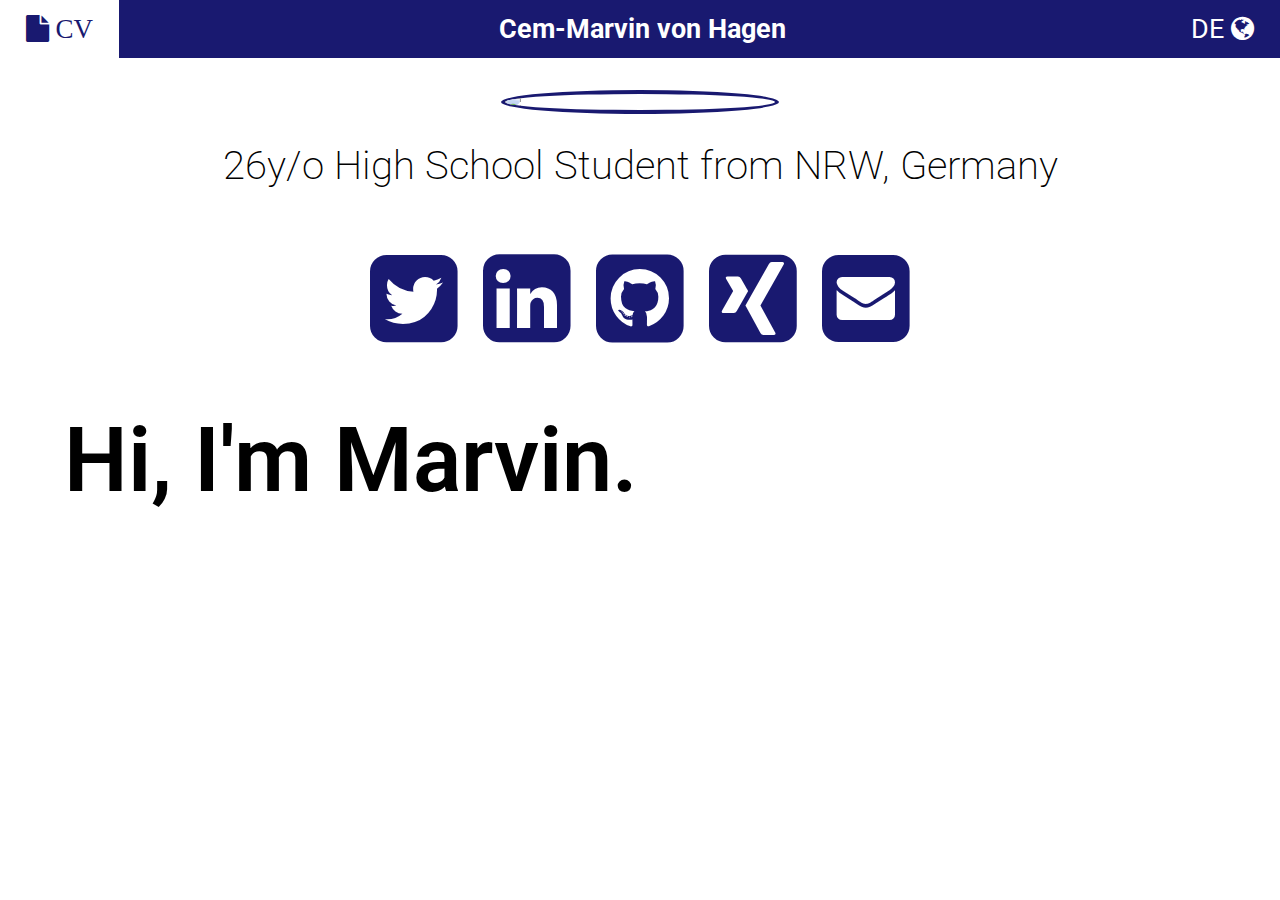
==== en/index.html @ a0057ab7 "init" ====
<!DOCTYPE html>
<html lang="en">
<head>
	<meta charset="utf-8"/>

	<meta name="apple-itunes-app" content="app-id=1196212823">


	<link rel="stylesheet" type="text/css" href="../css/m.css" >
	<link href="https://fonts.googleapis.com/css?family=Roboto" rel="stylesheet">
	<link href="https://maxcdn.bootstrapcdn.com/font-awesome/4.7.0/css/font-awesome.min.css" rel="stylesheet" integrity="sha384-wvfXpqpZZVQGK6TAh5PVlGOfQNHSoD2xbE+QkPxCAFlNEevoEH3Sl0sibVcOQVnN" crossorigin="anonymous">

	<title>
		Cem-Marvin von Hagen
	</title>



	<meta name="viewport" content="initial-scale=1, viewport-fit=cover">

	<meta name="apple-mobile-web-app-title" content="M. von Hagen 👨🏻‍💻">
	<meta name="application-name" content="M. von Hagen 👨🏻‍💻">
	<meta name="theme-color" content="#191970">

	<meta name="msapplication-config" content="/img/favicons/browserconfig.xml">

	<script src="http://code.jquery.com/jquery-latest.min.js"></script>
	<script src="https://code.jquery.com/ui/1.12.1/jquery-ui.js"></script>
	<script src="../js/m.js"></script>
</head>

<body>
	<div class="nav">
		<a href="../files/Resume.pdf"><i class="fa fa-file" aria-hidden="true"> CV</i></a>
		<a href="#"><b>Cem-Marvin von Hagen</b></a>
		<a href="../">DE <i class="fa fa-globe" aria-hidden="true"></i></a>


	</div>

	<div id="content">

		<div class='about'>
			<a href="../files/vCard" class="headerPic"><img class="img-circle" src="../img/headerPic.jpeg"></a>

			<div id="name"><span id="spell"></span><span id="flickering"></span></div>
			&nbsp;


			<p>
				<span id="age"></span>y/o High School Student from NRW, Germany
			</p>
			&nbsp;

			<script>
			var birth = new Date('1999-10-14');
			var today = new Date();
			var difference = today - birth;
			var age = new Date(difference).getFullYear() - 1970
			var span = document.getElementById('age');
			span.innerHTML = age;
			</script>
			&nbsp;

			<div class="social-icons">
				<a href="https://twitter.com/M_vonHagen" target="_blank"><i class="fa fa-twitter-square" aria-hidden="true"></i></a>
				<a href="https://linkedin.com/in/M-vonHagen" target="_blank"><i class="fa fa-linkedin-square" aria-hidden="true"></i></a>
				<a href="https://github.com/MvonHagen" target="_blank"><i class="fa fa-github-square" aria-hidden="true"></i></a>
				<a href="https://xing.com/in/M-vonHagen" target="_blank"><i class="fa fa-xing-square" aria-hidden="true"></i></a>
				<a href="mailto:M@vHagen.me"><i class="fa fa-envelope-square" aria-hidden="true"></i></a>
			</div>

		</div>

		<div id="always-hidden">Hi, I'm Marvin.</div>
	</div>

	<div class="footer">
	</div>
</body>
</html>
---- css/m.css ----
/** Ultra Light */
@font-face {
  font-family: "San Francisco";
  font-weight: 100;
  src: url("https://applesocial.s3.amazonaws.com/assets/styles/fonts/sanfrancisco/sanfranciscodisplay-ultralight-webfont.woff2");
}

/** Thin */
@font-face {
  font-family: "San Francisco";
  font-weight: 200;
  src: url("https://applesocial.s3.amazonaws.com/assets/styles/fonts/sanfrancisco/sanfranciscodisplay-thin-webfont.woff2");
}

/** Regular */
@font-face {
  font-family: "San Francisco";
  font-weight: 400;
  src: url("https://applesocial.s3.amazonaws.com/assets/styles/fonts/sanfrancisco/sanfranciscodisplay-regular-webfont.woff2");
}

/** Medium */
@font-face {
  font-family: "San Francisco";
  font-weight: normal;
  src: url("https://applesocial.s3.amazonaws.com/assets/styles/fonts/sanfrancisco/sanfranciscodisplay-medium-webfont.woff2");
}

/** Semi Bold */
@font-face {
  font-family: "San Francisco";
  font-weight: 500;
  src: url("https://applesocial.s3.amazonaws.com/assets/styles/fonts/sanfrancisco/sanfranciscodisplay-semibold-webfont.woff2");
}

/** Bold */
@font-face {
  font-family: "San Francisco";
  font-weight: bold;
  src: url("https://applesocial.s3.amazonaws.com/assets/styles/fonts/sanfrancisco/sanfranciscodisplay-bold-webfont.woff2");
}

/** heavy */
@font-face {
  font-family: "San Francisco";
  font-weight: 600;
  src: url("https://applesocial.s3.amazonaws.com/assets/styles/fonts/sanfrancisco/sanfranciscodisplay-heavy-webfont.woff2");
}

:root {
  --main-color: rgba(25, 25, 112, 1);
}

html {
  font-family: -apple-system, BlinkMacSystemFont, "San Francisco", 'Avenir Black', 'Avenir', 'Roboto', sans-serif;
  color: black;
  background: white;
}

body {
  margin: 0;
}

#content {
  margin: 0 auto;
  padding: 10vh 5% 0 5%;
}

.hidden	{
  visibility: hidden;
}


.img-circle {
  max-width: 30vh;
  max-height: 30vh;
  display: block;
  margin: 0 auto;
  text-align: center;
  margin-bottom: 0px;
  border: 0.5vh solid var(--main-color);
  border-radius: 50%;
}

.img-circle:hover {
  background-size: cover;
  background-repeat: no-repeat;
  background-position: center center;
  -webkit-border-radius: 50%;
  -moz-border-radius: 50%;
  border-radius: 50%;
  border: 0.5vh solid var(--main-color);
  box-shadow: 0 0 0.5em 0.1em rgba(0, 0, 0, 0.5);
}

#name {
  font-weight: 600;
  font-size: 7vw;
  text-align: left;
  margin-top: 0px;
  margin-bottom: 0px;
}

.about p {
  font-weight: 200;
  font-size: 2.5em;
  text-align: center;
  margin-top: 1vh;
  padding-left: max(3vw, env(safe-area-inset-left));
  padding-right: max(3vw, env(safe-area-inset-right));
}

#always-hidden {
  /*visibility: hidden;*/
  display: inline-block;
  font-weight: 600;
  font-size: 7vw;
  text-align: left;
  margin-top: 0px;
  margin-bottom: 0px;
}

p {
  font-weight: 300;
  font-size: 1.5em;
  text-align: justify;
}

.linelink {
  position: relative;
  text-decoration: none;
  color: black;
  z-index: 0;
  white-space: normal;
}

.linelink::before {
  content: "";
  position: absolute;
  width: 100%;
  height: 0.075em;
  bottom: 0.125em;
  left: 0;
  background: var(--main-color);
  visibility: hidden;
  border-radius: 2px;
  transform: scaleX(0);
  transition: .25s linear;
  white-space: nowrap;
}

.linelink:hover::before,
.linelink:focus::before {
  visibility: visible;
  transform: scaleX(1);
  color: var(--main-color);
}

.linelink:hover {
  color: var(--main-color);
}

.multilinelink {
  text-decoration: none;
  color: black;
}

.multilinelink:hover {
  text-decoration: underline;
  color: var(--main-color);
}

.arrow {
  color: var(--main-color);
}

.social-icons {
  color: black;
  font-size: 8vw;
  text-align: center;
  line-height: 1%;
  margin-top: 0px;
  padding-top: 0px;
  margin-bottom: 5%;
}

.social-icons a, .social-icons i {
  color: var(--main-color);
}

.social-icons a:hover, .social-icons i:hover {
  transform: scale(1.2, 1.2);
  z-index: 0;
}

.projPic:hover {
  border: 0.5vh solid var(--main-color);
}

.ITMe, .projects{
  margin: 0 auto;
  width: 80%;
  height: auto;
  /*background: rgba(0, 0, 0, 0.3);*/
  padding-left: max(3vh, env(safe-area-inset-left));
  padding-right: max(3vh, env(safe-area-inset-right));
}

.project {
  display: block;
  text-align: justify;
  margin: 1vh 1vh 0 1vh;
}

.projdescr {
  padding-left: 1vh;
}

#lastProject {
  margin-bottom: 2vh;
}

.about {
  text-align: center;
  margin: 0 auto;
  height: auto;
  /*padding: 1vh;*/
}

h1 {
  font-weight: 900;
  font-size: 7vw;
  text-align: center;
  margin-top: 0px;
  margin-bottom: 0px;
}

h2 {
  font-weight: 700;
  font-size: 2.3em;
}

h3 {
  font-weight: 500;
  font-size: 2em;
}

.sectionBreak {
  width: 60%;
  border-top: 1px solid black;
  margin: 0 auto;
}

.Pics169 img {
  max-width: 18vh;
  max-height: 32vh;
}

.Pics916 img {
  max-width: 32vh;
  max-height: 18vh;
}

.nav {
  background-color: var(--main-color);
  overflow: hidden;
  position: fixed;
  left: 0;
  top: 0;
  text-align: center;
  z-index: 1;
  display: flex;
  align-items: stretch;
  justify-content: space-between;
  flex-wrap: nowrap;
  flex-direction: row;
  width: 100%;
}

.nav a, #githublink {
  z-index: 1;
  padding: 1vw 2vw;
  color: rgba(255, 255, 255, 1);
  text-decoration: none;
  font-size: 3vh;
  font-style: none;
}

#centernav {
  text-align: center;
}

.nav a:hover, #githublink:hover {
  background-color: white;
  color: var(--main-color);
}

.footer {
  background-color: var(--main-color);
  overflow: hidden;
  position: absolute;
  left: 0px;
  right: 0px;
  width: 100%;
  text-align: center;
  margin: 0 auto;
  margin-bottom: 0px;
}

.fade {
  display: hidden;
}

.e404 {
  padding-top: 2vh;
}

.e404 h1 {
  font-size: 10vh;
}
.anchor {
   display:block;
   height:5vh;
   margin-top:-5vh;
   visibility:hidden;
}

.afterProj {
  width: 80%;
  padding-top: 10vh;
  margin: 0 auto;
}

.appIcon {
  float: left;
  max-width: 20%;
  padding-right: 1vw;
  padding-bottom: 0.5vh;
}

.projPic {
  margin-right: 3vw;
  border: 0.5vh solid black;
}

.aStoreBadge {
  float: left;
  padding-right: 1vw;
  padding-bottom: 0.5vh;
  max-width: 25vh;
  max-height: 7,375vh;
}

.startImage {
  width: 20vw;
}

.headerPic {
  font-size: 7vw;
}

@media (max-width: 480px) {
  #content {
    padding-top: 5vh;
  }
  .about p {
    font-size: 1.5em;
  }
  p {
    font-size: 1.2em;
  }
  h1 {
    font-size: 2.5em;
  }
  .nav a {
    font-size: 4vw;
  }
  h2 {
     font-size: 1.75em;
  }
  h3 {
     font-size: 1.25em;
  }
  footer {
    font-size: 0.75em;
  }
  .appIcon {
    max-width: 33%;
  }
  .anchor{
     display:block;
     height:3.5vh;
     margin-top:-3.5vh;
     visibility:hidden;
  }
  .lan {
    text-align: center !important;
    font-size= 1.5em !important;
  }
}
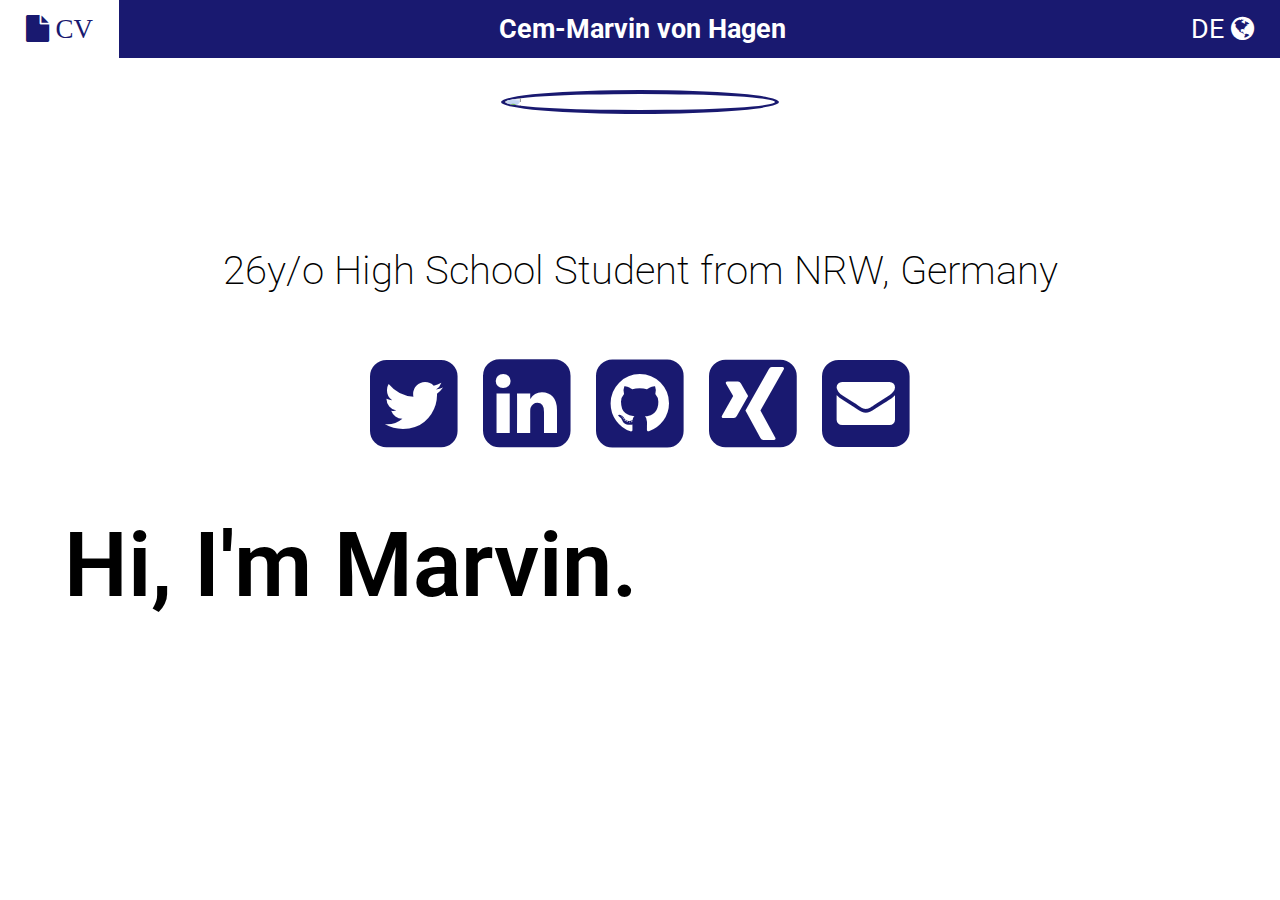
==== commit ab44d8c1: "added vCard" ====
--- a/en/index.html
+++ b/en/index.html
@@ -41,7 +41,8 @@
 	<div id="content">
 
 		<div class='about'>
-			<a href="../files/vCard" class="headerPic"><img class="img-circle" src="../img/headerPic.jpeg"></a>
+			<a href="../files/Cem-Marvin von Hagen.vcf" class="headerPic"><img class="img-circle" src="../img/headerPic.jpeg"></a>
+			&nbsp;
 
 			<div id="name"><span id="spell"></span><span id="flickering"></span></div>
 			&nbsp;
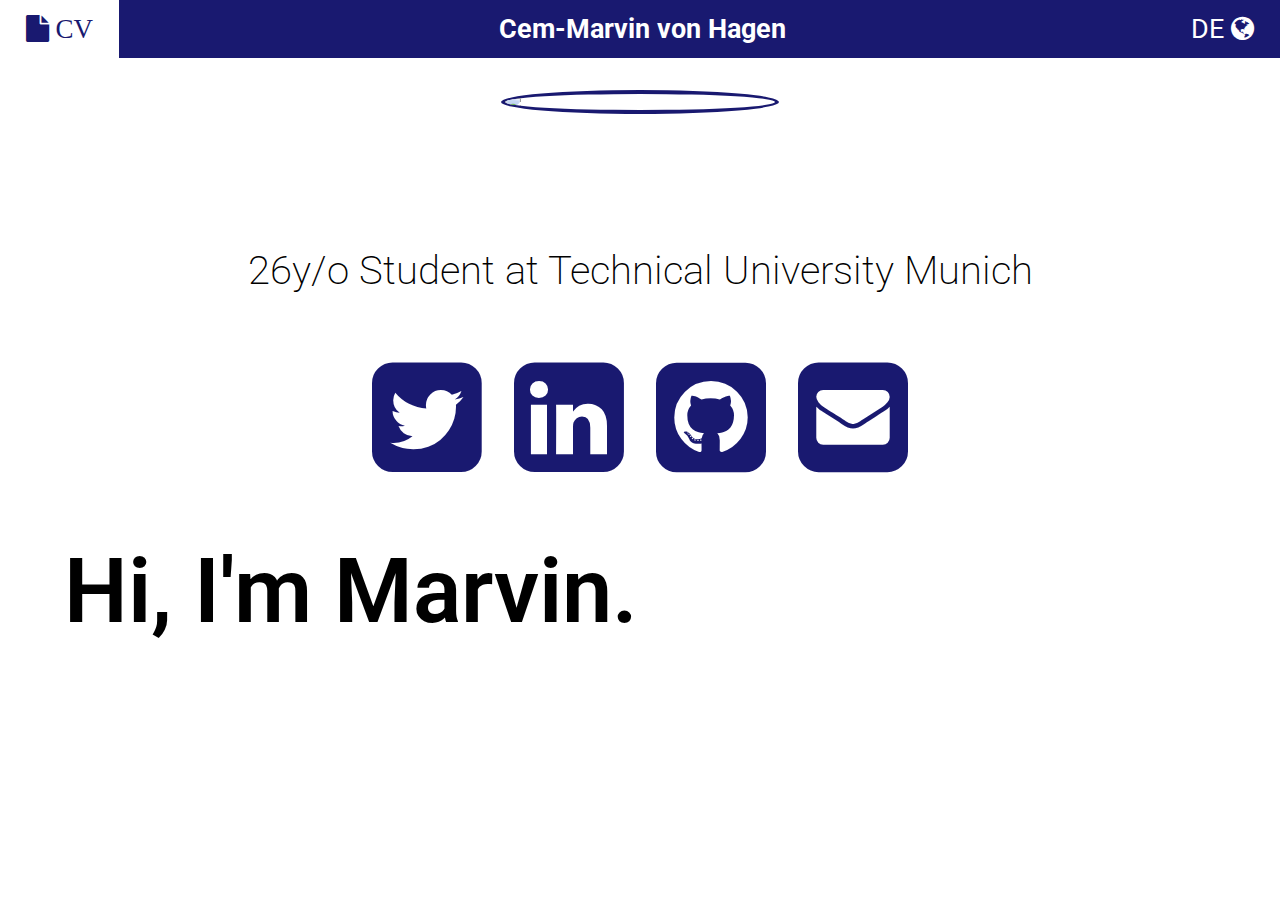
==== commit 9e125e83: "updated cv" ====
--- a/en/index.html
+++ b/en/index.html
@@ -1,6 +1,9 @@
 <!DOCTYPE html>
 <html lang="en">
 <head>
+
+	<!--WEBSITE DESIGN BY CEM-MARVIN VON HAGEN & SIMON BOHNEN-->
+
 	<meta charset="utf-8"/>
 
 	<meta name="apple-itunes-app" content="app-id=1196212823">
@@ -31,7 +34,7 @@
 
 <body>
 	<div class="nav">
-		<a href="../files/Resume.pdf"><i class="fa fa-file" aria-hidden="true"> CV</i></a>
+		<a href="../files/Tabellarischer-Lebenslauf.pdf"><i class="fa fa-file" aria-hidden="true"> CV</i></a>
 		<a href="#"><b>Cem-Marvin von Hagen</b></a>
 		<a href="../">DE <i class="fa fa-globe" aria-hidden="true"></i></a>
 
@@ -49,7 +52,7 @@
 
 
 			<p>
-				<span id="age"></span>y/o High School Student from NRW, Germany
+				<span id="age"></span>y/o Student at Technical University Munich
 			</p>
 			&nbsp;
 
@@ -67,7 +70,6 @@
 				<a href="https://twitter.com/M_vonHagen" target="_blank"><i class="fa fa-twitter-square" aria-hidden="true"></i></a>
 				<a href="https://linkedin.com/in/M-vonHagen" target="_blank"><i class="fa fa-linkedin-square" aria-hidden="true"></i></a>
 				<a href="https://github.com/MvonHagen" target="_blank"><i class="fa fa-github-square" aria-hidden="true"></i></a>
-				<a href="https://xing.com/in/M-vonHagen" target="_blank"><i class="fa fa-xing-square" aria-hidden="true"></i></a>
 				<a href="mailto:M@vHagen.me"><i class="fa fa-envelope-square" aria-hidden="true"></i></a>
 			</div>
 
--- a/css/m.css
+++ b/css/m.css
@@ -176,9 +176,9 @@
 
 .social-icons {
   color: black;
-  font-size: 8vw;
   text-align: center;
   line-height: 1%;
+  font-size: 10vw;
   margin-top: 0px;
   padding-top: 0px;
   margin-bottom: 5%;
@@ -363,6 +363,9 @@
   #content {
     padding-top: 5vh;
   }
+  .social-icons {
+    font-size: 16vw;
+  }
   .about p {
     font-size: 1.5em;
   }
